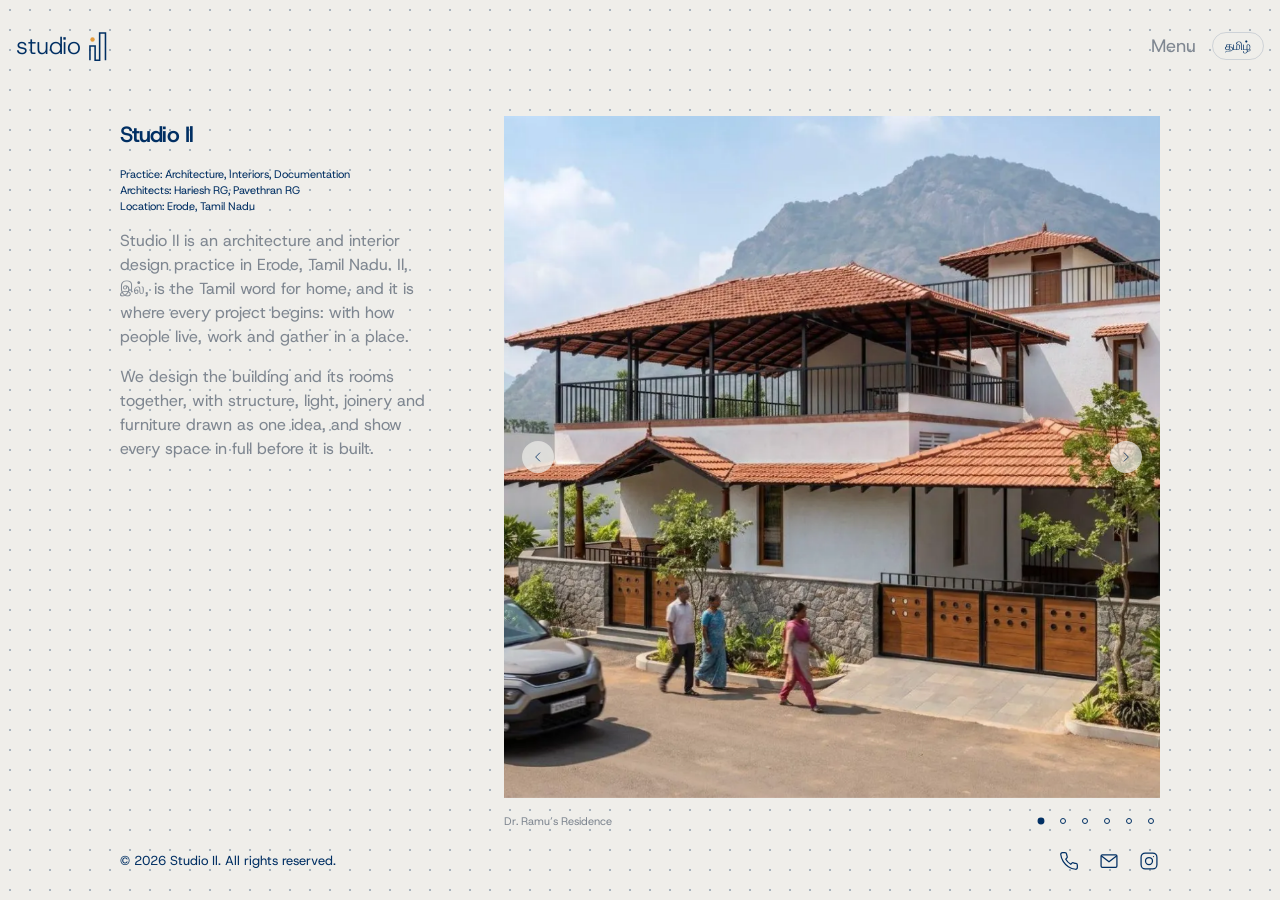
==== index.html @ d5721cdf "Studio Il website with client editor (Decap CMS) Co-Authored-By: Claude Opus 5.5 <noreply@anthropic." ====
<!doctype html>
<html lang="en">
<head>
  <meta charset="UTF-8">
  <meta name="viewport" content="width=device-width, initial-scale=1">
  <link rel="icon" href="favicon.svg" type="image/svg+xml">
  <title>Studio Il | Architecture and Interiors, Erode</title>
  <meta name="description" content="Studio Il is an architecture and interior design practice in Erode, Tamil Nadu.">
  <meta property="og:type" content="website">
  <meta property="og:title" content="Studio Il | Architecture and Interiors, Erode">
  <meta property="og:description" content="Studio Il is an architecture and interior design practice in Erode, Tamil Nadu.">
  <meta property="og:image" content="projects/rrav/02.jpg">
  <meta name="twitter:card" content="summary_large_image">
  <meta name="theme-color" content="#002f63">
  <script type="application/ld+json">
  {
    "@context": "https://schema.org",
    "@type": "ArchitectureFirm",
    "name": "Studio Il",
    "telephone": "+91-9489853836",
    "address": {
      "@type": "PostalAddress",
      "streetAddress": "43/1A, Rajh Modern Complex, Nalli Hospital Road, Municipal Colony Road",
      "addressLocality": "Erode",
      "addressRegion": "Tamil Nadu",
      "postalCode": "638011",
      "addressCountry": "IN"
    },
    "knowsAbout": ["Architecture", "Interior design", "Architectural documentation"],
    "sameAs": ["https://www.instagram.com/hariesh_rg/", "https://www.instagram.com/pavethran_rg/"]
  }
  </script>
  <link rel="preconnect" href="https://fonts.googleapis.com">
  <link rel="preconnect" href="https://fonts.gstatic.com" crossorigin>
  <link href="https://fonts.googleapis.com/css2?family=Host+Grotesk:wght@300;400;600&display=swap" rel="stylesheet">
  <script>try{if(localStorage.getItem('il-lang')==='ta')document.documentElement.lang='ta'}catch(e){}</script>
  <link rel="stylesheet" href="styles.css?v=40">
</head>
<body class="home-page">

  <div class="page">

    <!-- logo left, the word Menu right; the options drop out in its place -->
    <div class="bar">
      <a class="logo" href="index.html" aria-label="Studio Il, home"><span>studio</span><svg viewBox="0 0 34 46" aria-hidden="true"><path d="M3 45V23h8v22h7V3h9v42"/><circle class="sun" cx="7" cy="13" r="3.4"/></svg></a>
      <div class="drop-wrap">
        <button class="menu-word" aria-expanded="false" aria-controls="drop" aria-label="Menu"><span data-i18n>Menu</span><svg viewBox="0 0 24 24" aria-hidden="true"><line x1="18" y1="6" x2="6" y2="18"/><line x1="6" y1="6" x2="18" y2="18"/></svg></button>
        <nav class="drop" id="drop" aria-label="Primary"><a href="index.html" aria-current="page" data-i18n>Home</a><a href="projects.html" data-i18n>Projects</a><a href="journal.html" data-i18n>Journal</a><a href="contact.html" data-i18n>Contact</a></nav>
      </div>
      <button class="lang"></button>
    </div>

    <main class="home">
      <!-- the only text on the page; every line is a separate slot so it can be edited later -->
      <div class="home-info" id="home-info">
        <h1 class="title" data-i18n>Studio Il</h1>
        <div class="credits">
          <p><span data-i18n>Practice</span>: <span data-i18n>Architecture, Interiors, Documentation</span></p>
          <p><span data-i18n>Architects</span>: <span data-i18n>Hariesh RG</span>, <span data-i18n>Pavethran RG</span></p>
          <p><span data-i18n>Location</span>: <span data-i18n>Erode, Tamil Nadu</span></p>
        </div>
        <p data-i18n>Studio Il is an architecture and interior design practice in Erode, Tamil Nadu. Il, இல், is the Tamil word for home, and it is where every project begins: with how people live, work and gather in a place.</p>
        <p data-i18n>We design the building and its rooms together, with structure, light, joinery and furniture drawn as one idea, and show every space in full before it is built.</p>
      </div>

      <!-- slideshow: arrows on the picture, dots underneath -->
      <section class="slides" aria-roledescription="carousel" aria-label="Projects">
        <div class="slides-view">
          <div class="slides-track" id="track"></div>
          <button class="slide-arrow go-prev" aria-label="Previous image"><svg viewBox="0 0 24 24" aria-hidden="true"><path d="M15 5l-7 7 7 7"/></svg></button>
          <button class="slide-arrow go-next" aria-label="Next image"><svg viewBox="0 0 24 24" aria-hidden="true"><path d="M9 5l7 7-7 7"/></svg></button>
        </div>
        <div class="slides-foot">
          <p class="credits slide-cap" id="slide-cap" aria-live="polite"></p>
          <div class="slide-dots" id="slide-dots"></div>
        </div>
      </section>
    </main>

  </div>


  <footer class="foot">
    <p class="foot-rights">&copy; <span class="year"></span> <span class="foot-name" data-i18n>Studio Il</span>. <span class="foot-rights-text" data-i18n>All rights reserved.</span></p>
    <div class="foot-icons" id="foot-icons"></div>
  </footer>

  <script src="script.js?v=40" defer></script>
</body>
</html>
---- styles.css ----
/* ------------------------------------------------------------------
   STUDIO IL · styles
   Layout, sizes and breakpoints copy the Bayhauz reference page
   (768 / 1024 / 1280): no header bar, logo top-left with the menu under
   it, text | image | text, then one image per row, one-row footer.
   Colour stays Studio Il's: navy on fine dotted paper, one amber dot.
   ------------------------------------------------------------------ */

:root {
  --ink: #002f63;         /* reference: #010101 */
  --muted: #7f8791;       /* reference: #7f7f7f / #828282 */
  --paper: #efeeea;
  --amber: #e39a3b;
  --line: rgba(0, 47, 99, .14);
  --font: 'Host Grotesk', system-ui, -apple-system, 'Segoe UI', sans-serif;
  --ease: cubic-bezier(.2, .7, .2, 1);
}

*, *::before, *::after { box-sizing: border-box; }
html { -webkit-text-size-adjust: 100%; scroll-behavior: smooth; }
body {
  margin: 0;
  font: 400 13px/1.5 var(--font);
  color: var(--muted);
  background-color: var(--paper);
  /* small, crisp, light dots: a hard-edged half-pixel-ish point every 18px */
  background-image: radial-gradient(circle, rgba(0, 47, 99, .3) 0, rgba(0, 47, 99, .3) .9px, transparent 1px);
  background-size: 20px 20px;
  -webkit-font-smoothing: antialiased;
  overflow-x: hidden;
}
body.locked { overflow: hidden; }
img { display: block; max-width: 100%; }
a { color: inherit; text-decoration: none; }
button { font: inherit; color: inherit; background: none; border: 0; padding: 0; cursor: pointer; }
h1, h2, p, ul { margin: 0; padding: 0; }
ul { list-style: none; }
::selection { background: var(--ink); color: var(--paper); }
:focus-visible { outline: 2px solid var(--amber); outline-offset: 3px; }

.page { position: relative; width: 100%; max-width: 1600px; margin: 0 auto; }

/* ---------- Type (reference sizes) ---------- */
.title { font-size: 17px; font-weight: 600; line-height: 1.4; letter-spacing: -.88px; color: var(--ink); }
.credits { display: flex; flex-direction: column; gap: 2px; font-size: 10px; line-height: normal; color: var(--ink); }
.copy { display: flex; flex-direction: column; gap: 16px; }

/* ---------- Logo ---------- */
.logo { display: inline-flex; align-items: flex-end; gap: 8px; font-size: 24px; font-weight: 300; line-height: 1; letter-spacing: -.02em; color: var(--ink); }
.logo svg { width: 22px; height: 30px; fill: none; stroke: currentColor; stroke-width: 2.4; }
.logo .sun { fill: var(--amber); stroke: none; }

/* ---------- Every screen size: logo left, "Menu" right.
   Press it and the options take its place, on one clean sheet of paper;
   an amber dot marks the page you are on. ---------- */
.bar { position: fixed; left: 0; right: 0; top: 0; z-index: 50; display: flex; align-items: center; gap: 16px; padding: 12px 16px; pointer-events: none; }
/* the bar is see-through at the top of the page, so only its own controls take clicks */
.bar > * { pointer-events: auto; }
.drop-open .bar, .scrolled .bar { pointer-events: auto; }
.bar::before { content: ''; position: absolute; z-index: -1; left: 0; right: 0; top: 0; height: 0; background: var(--paper); border-bottom: 1px solid transparent; transition: height .35s var(--ease), border-color .35s; }
/* once the page has scrolled, the bar stays at the top on its own strip of paper */
.scrolled .bar::before { height: 100%; background: rgba(239, 238, 234, .92); backdrop-filter: blur(8px); -webkit-backdrop-filter: blur(8px); }
/* ...and shrinks to a slim line: smaller logo, smaller words, far less padding */
.bar, .bar .logo, .bar .logo svg, .menu-word, .bar .lang { transition: padding .3s var(--ease), height .3s var(--ease), width .3s var(--ease), font-size .3s var(--ease), color .2s, background .25s, border-color .25s; }
.scrolled .bar { padding-top: 8px; padding-bottom: 8px; }
.scrolled .bar .logo { height: 30px; font-size: 18px; gap: 6px; }
.scrolled .bar .logo svg { width: 16px; height: 22px; }
.scrolled .menu-word { height: 30px; font-size: 14px; }
.scrolled .bar .lang { height: 24px; padding: 0 10px; font-size: 11px; }
.scrolled .drop a { font-size: 16px; }
.scrolled.drop-open .bar::before { background: var(--paper); backdrop-filter: none; -webkit-backdrop-filter: none; border-bottom-color: var(--line); }
.bar .logo { height: 60px; align-items: center; margin-right: auto; }
.drop-wrap { position: relative; }
.menu-word { display: flex; align-items: center; justify-content: flex-end; min-width: 28px; height: 34px; font-size: 18px; line-height: 1; color: var(--muted); transition: color .2s; }
.menu-word svg { display: none; width: 24px; height: 24px; fill: none; stroke: currentColor; stroke-width: 1.6; stroke-linecap: round; }
.menu-word:hover { color: var(--ink); }
.drop { position: absolute; top: calc(100% + 14px); right: 0; display: flex; flex-direction: column; align-items: flex-end; gap: 13px; visibility: hidden; }
.drop a { position: relative; font-size: 18px; line-height: 1; color: var(--muted); white-space: nowrap; opacity: 0; transform: translateY(-6px); transition: opacity .3s var(--ease), transform .3s var(--ease), color .2s; }
.drop a:hover, .drop a[aria-current] { color: var(--ink); }
.drop a[aria-current]::after { content: ''; position: absolute; left: calc(100% + 12px); top: 50%; width: 5px; height: 5px; margin-top: -2px; border-radius: 50%; background: var(--amber); }
.drop-open .bar::before { height: var(--drop-h, 300px); border-bottom-color: var(--line); }
/* open: the word becomes a cross */
.drop-open .menu-word { color: var(--ink); }
.drop-open .menu-word span { display: none; }
.drop-open .menu-word svg { display: block; }
.drop-open .drop { visibility: visible; }
.drop-open .drop a { opacity: 1; transform: none; }
.drop-open .drop a:nth-child(2) { transition-delay: .04s; }
.drop-open .drop a:nth-child(3) { transition-delay: .08s; }
.drop-open .drop a:nth-child(4) { transition-delay: .12s; }
.drop-open .drop a:nth-child(5) { transition-delay: .16s; }

.lang { height: 28px; padding: 0 12px; border: 1px solid var(--line); border-radius: 999px; font-size: 12px; color: var(--ink); transition: background .25s, color .25s, border-color .25s; }
.lang:hover { background: var(--ink); border-color: var(--ink); color: var(--paper); }

/* ---------- text | image | text ---------- */
.trio { display: flex; flex-direction: column; align-items: flex-start; gap: 24px; padding: 128px 16px 64px; }
.trio-col { display: flex; flex-direction: column; gap: 16px; width: 100%; }
.trio-pic { flex-shrink: 0; width: 100%; display: flex; justify-content: center; }
.trio-pic > div { position: relative; width: 100%; max-width: 300px; height: 450px; overflow: hidden; background: #e3e1da; }
.trio-pic img { width: 100%; height: 100%; object-fit: cover; }
.spaces { display: flex; flex-direction: column; }
.spaces a { width: fit-content; transition: color .2s; }
.spaces a:hover { color: var(--ink); }
.back { font-size: 10px; color: var(--muted); transition: color .2s; }
.back:hover { color: var(--ink); }

/* ---------- one image per row ---------- */
.shot { display: block; width: 100%; margin-bottom: 40px; padding: 20px 16px; }
.shot > div { display: flex; justify-content: center; width: 100%; overflow: hidden; }
.shot img { width: 100%; height: auto; max-height: 400px; object-fit: contain; }
.shot.plan img { background: #fff; }
button.shot { cursor: zoom-in; }

/* ---------- pages that are a title and a grid ---------- */
.sheet { padding: 128px 16px 64px; }
.sheet > .title { margin-bottom: 24px; }
/* projects page: three filter words, an intro, then tall pictures three across */
.w-filter { display: flex; flex-wrap: wrap; gap: 8px 40px; }
.w-filter a { color: var(--muted); transition: color .2s; }
.w-filter a:hover, .w-filter a[aria-current] { color: var(--ink); }
.w-intro { max-width: 52em; margin: 28px 0 40px; color: var(--ink); }
.works { display: grid; grid-template-columns: 1fr; gap: 40px 24px; }
.work[hidden] { display: none; }
.work .pic { aspect-ratio: 524 / 470; overflow: hidden; background: #e3e1da; }
.work .pic img { width: 100%; height: 100%; object-fit: cover; transition: transform 1s var(--ease); }
.work:hover .pic img { transform: scale(1.02); }
.work .credits { margin-top: 10px; }
.people { display: grid; grid-template-columns: 1fr; gap: 28px 24px; }
.people .name { color: var(--ink); }
.people .credits { margin: 2px 0 8px; }
.next { display: block; padding: 0 16px 64px; }
.next .credits { color: var(--muted); margin-bottom: 4px; }
.next:hover .title { color: var(--muted); }

/* ---------- Journal: one large note, then a 2 x 2 grid.
   No type of its own: headings use .title, small lines use .credits and
   everything else is the landing page's body text. ---------- */
.j-kicker { margin-bottom: 16px; }
/* credit lines here hold a single line, so they flow as text rather than stacking */
.j-kicker.credits, .j-cat.credits, .j-date.credits { display: block; }
.j-title { max-width: 26em; }
.j-sub { margin-top: 16px; max-width: 34em; }
/* each division is its own section, one after another down the page */
.j-section { margin-top: 56px; scroll-margin-top: 110px; }
.j-head { display: flex; align-items: baseline; justify-content: space-between; gap: 16px; padding-bottom: 14px; border-bottom: 1px solid var(--line); }
.j-more { display: inline-block; margin-top: 24px; color: var(--ink); }
.j-more:hover { color: var(--muted); }
.j-kicker a:hover { color: var(--muted); }
.j-empty { margin-top: 40px; }
.j-feature { display: grid; grid-template-columns: 1fr; gap: 20px; margin-top: 28px; }
.j-feature .j-pic { aspect-ratio: 544 / 208; }
.j-pic { display: block; overflow: hidden; background: #e3e1da; }
.j-pic img { width: 100%; height: 100%; object-fit: cover; transition: transform 1s var(--ease); }
a.j-pic:hover img { transform: scale(1.03); }
.j-text { display: flex; flex-direction: column; gap: 12px; }
.j-text .title a:hover { color: var(--muted); }
.j-text p:not(.credits) { max-width: 30em; }
.j-meta { display: flex; align-items: center; justify-content: space-between; margin-top: auto; padding-top: 12px; }
.j-meta a { font-size: 18px; color: var(--ink); transition: transform .3s var(--ease); }
.j-meta a:hover { transform: translateX(4px); }
.j-grid { display: grid; grid-template-columns: 1fr; gap: 36px 40px; margin-top: 36px; padding-top: 36px; border-top: 1px solid var(--line); }
.j-card { display: grid; grid-template-columns: 1fr; gap: 16px; }
.j-card .j-pic { aspect-ratio: 148 / 110; }
.j-pages { display: flex; justify-content: space-between; margin-top: 48px; color: var(--ink); }
.j-pages a:hover { color: var(--muted); }
/* a single note */
.post-head { max-width: 46em; }
.post-head .j-title { margin-top: 12px; }
.post-pic { margin-top: 36px; aspect-ratio: 16 / 8; overflow: hidden; background: #e3e1da; }
.post-pic img { width: 100%; height: 100%; object-fit: cover; }
.post-body { max-width: 40em; margin-top: 36px; display: flex; flex-direction: column; gap: 16px; }
.post-back { display: inline-block; margin-top: 48px; color: var(--ink); }
.post-back:hover { color: var(--muted); }

/* ---------- Contact: picture | form ---------- */
.touch { display: grid; grid-template-columns: 1fr; gap: 28px; align-items: start; }
.touch-pic { aspect-ratio: 730 / 537; overflow: hidden; background: #e3e1da; }
.touch-pic img { width: 100%; height: 100%; object-fit: cover; }
.form { display: grid; grid-template-columns: 1fr; gap: 28px 16px; color: var(--ink); }
.form-intro { grid-column: 1 / -1; }
.field { display: flex; flex-direction: column; gap: 14px; }
.field input, .field textarea, .field select { width: 100%; font-family: var(--font); font-weight: 400; font-size: inherit; line-height: 1.4; color: var(--ink); background: transparent; border: 0; border-bottom: 1px solid rgba(0, 47, 99, .35); border-radius: 0; padding: 8px 0 10px; outline: none; transition: border-color .2s; }
.field textarea { resize: vertical; min-height: 38px; }
.field select { border: 1px solid rgba(0, 47, 99, .5); padding: 6px 12px; cursor: pointer; }
.field input::placeholder, .field textarea::placeholder { color: var(--muted); opacity: 1; }
.field input:focus, .field textarea:focus, .field select:focus { border-color: var(--ink); }
.send { grid-column: 1 / -1; margin-top: 24px; height: 54px; background: var(--ink); color: var(--paper); transition: opacity .2s; }
.send:hover { opacity: .88; }
.send[disabled] { opacity: .5; cursor: default; }
.form-note { grid-column: 1 / -1; min-height: 1.5em; color: var(--ink); margin-top: -12px; }
.trap { position: absolute; left: -9999px; }
.details { display: grid; grid-template-columns: 1fr; gap: 24px; margin-top: 64px; }
.details .credits { margin-bottom: 6px; }
.details a, .details p { display: block; width: fit-content; }
.details a { color: var(--ink); transition: color .2s; }
.details a:hover { color: var(--muted); }

/* ---------- Footer: rights on the left, contact icons on the right ---------- */
.foot { display: flex; align-items: center; justify-content: space-between; gap: 16px; padding: 28px 16px 32px; font-size: 13px; color: var(--ink); }
.foot-icons { display: flex; align-items: center; gap: 18px; }
.foot-icons a { display: grid; place-items: center; width: 22px; height: 22px; color: var(--ink); transition: color .2s, transform .3s var(--ease); }
.foot-icons a:hover { color: var(--amber); transform: translateY(-2px); }
.foot-icons svg { width: 20px; height: 20px; fill: none; stroke: currentColor; stroke-width: 1.5; stroke-linecap: round; stroke-linejoin: round; }

/* ---------- Home: one screen; info on the left, slideshow on the right ---------- */
.home { display: flex; flex-direction: column; gap: 32px; padding: 124px 16px 0; }
.home-info { display: flex; flex-direction: column; gap: 16px; }
.slides { display: flex; flex-direction: column; gap: 14px; min-width: 0; }
.slides-view { position: relative; overflow: hidden; aspect-ratio: 4 / 3; background: #e3e1da; touch-action: pan-y; }
.slides-track { display: flex; height: 100%; transition: transform .7s cubic-bezier(.65, 0, .25, 1); will-change: transform; }
.slide { flex: 0 0 100%; height: 100%; display: block; }
.slide img { width: 100%; height: 100%; object-fit: cover; }
.slide-arrow { position: absolute; top: 50%; width: 30px; height: 30px; margin-top: -15px; display: grid; place-items: center; border-radius: 50%; background: rgba(239, 238, 234, .82); color: var(--ink); opacity: .85; transition: opacity .2s, background .2s; }
.slide-arrow:hover { opacity: 1; background: var(--paper); }
.slide-arrow.go-prev { left: 12px; } .slide-arrow.go-next { right: 12px; }
.slide-arrow svg { width: 14px; height: 14px; fill: none; stroke: currentColor; stroke-width: 1.6; stroke-linecap: round; stroke-linejoin: round; }
.slides-foot { display: flex; align-items: center; justify-content: space-between; gap: 16px; min-height: 18px; }
.slide-cap { color: var(--muted); }
.slide-dots { display: flex; align-items: center; gap: 4px; }
.slide-dots button { width: 18px; height: 18px; display: grid; place-items: center; }
.slide-dots button::before { content: ''; width: 6px; height: 6px; border-radius: 50%; border: 1px solid var(--ink); transition: background .3s, transform .3s; }
.slide-dots button[aria-current="true"]::before { background: var(--ink); transform: scale(1.15); }

/* ---------- Cursor: a small navy dot inside a fine ring that trails it ---------- */
.has-cursor, .has-cursor * { cursor: none !important; }
.has-cursor input, .has-cursor textarea, .has-cursor select { cursor: auto !important; }
.cursor-dot, .cursor-ring { position: fixed; left: 0; top: 0; z-index: 200; pointer-events: none; border-radius: 50%; opacity: 0; transition: opacity .2s; }
.cursor-dot { width: 5px; height: 5px; margin: -2.5px 0 0 -2.5px; background: var(--ink); }
.cursor-ring { width: 30px; height: 30px; margin: -15px 0 0 -15px; border: 1px solid var(--ink); transition: opacity .2s, width .25s var(--ease), height .25s var(--ease), margin .25s var(--ease), border-color .25s; }
.cursor-on .cursor-dot, .cursor-on .cursor-ring { opacity: 1; }
.cursor-link .cursor-ring { width: 44px; height: 44px; margin: -22px 0 0 -22px; border-color: var(--amber); }
.cursor-text .cursor-dot, .cursor-text .cursor-ring { opacity: 0; }

/* ---------- Lightbox ---------- */
.lightbox { position: fixed; inset: 0; z-index: 120; background: rgba(0, 24, 52, .97); display: grid; place-items: center; opacity: 0; visibility: hidden; transition: opacity .3s, visibility .3s; }
.lightbox.open { opacity: 1; visibility: visible; }
.lightbox img { max-width: 88vw; max-height: 82vh; }
.lightbox button { position: absolute; color: var(--paper); font-size: 16px; padding: 16px; }
.lb-close { top: 8px; right: 16px; }
.lb-prev, .lb-next { bottom: 56px; font-size: 20px !important; }
.lb-prev { left: 8px; } .lb-next { right: 8px; }
.lb-cap { position: absolute; bottom: 24px; left: 0; right: 0; text-align: center; font-size: 11px; color: rgba(239, 238, 234, .7); }

/* ---------- Tamil ---------- */
:lang(ta) body { font-family: 'Noto Sans Tamil', var(--font); line-height: 1.65; }
:lang(ta) .title { letter-spacing: 0; }
:lang(ta) .credits { font-size: 12px; }
:lang(ta) .logo, :lang(ta) .lang { font-family: var(--font); }

/* ---------- sm 640 ---------- */
@media (min-width: 640px) {
  .shot img { max-height: 500px; }
  .people { grid-template-columns: repeat(2, minmax(0, 1fr)); }
}

/* ---------- md 768 ---------- */
@media (min-width: 768px) {
  .j-feature { grid-template-columns: minmax(0, 544fr) minmax(0, 200fr); gap: 28px; }
  .j-feature .j-text { padding-top: 6px; }
  .j-grid { grid-template-columns: repeat(2, minmax(0, 1fr)); }
  .j-card { grid-template-columns: minmax(0, 148fr) minmax(0, 166fr); gap: 24px; }
  .foot { padding: 28px 80px 32px; }
  .home { padding: 144px 80px 0; }
  body { font-size: 14px; }
  .title { font-size: 18px; }
  .credits { font-size: 11px; }
  .copy, .trio-col { gap: 20px; }
  .bar .logo { height: 64px; }
  .trio { gap: 32px; padding: 144px 80px 80px; }
  .trio-pic > div { max-width: 470px; }
  .shot { margin-bottom: 80px; padding: 40px 80px; }
  .shot img { max-height: 600px; }
  .sheet { padding: 144px 80px 80px; }
  .next { padding: 0 80px 80px; }
  .works { grid-template-columns: repeat(2, minmax(0, 1fr)); gap: 48px 40px; }
  .form { grid-template-columns: 1fr 1fr; gap: 36px 22px; }
  .details { grid-template-columns: repeat(2, minmax(0, 1fr)); }
  .lb-prev, .lb-next { bottom: auto; top: 50%; transform: translateY(-50%); }
}

/* ---------- lg 1024: the desktop layout ---------- */
@media (min-width: 1024px) {
  .works { grid-template-columns: repeat(3, minmax(0, 1fr)); }
  .foot { padding: 0 128px 28px; }
  /* home fits the screen: no scrolling, the slideshow takes what is left */
  .home-page { height: 100vh; height: 100svh; overflow: hidden; display: flex; flex-direction: column; }
  .home-page .page { flex: 1; min-height: 0; display: flex; flex-direction: column; }
  .home { flex: 1; min-height: 0; flex-direction: row; align-items: stretch; gap: 48px; padding: 136px 128px 20px; }
  .home-info { flex: 0 0 300px; justify-content: flex-start; padding-top: 4px; }
  .slides { flex: 1; min-height: 0; }
  .slides-view { flex: 1; min-height: 0; aspect-ratio: auto; }
  .slide-arrow { width: 32px; height: 32px; margin-top: -16px; }
  .slide-arrow.go-prev { left: 18px; } .slide-arrow.go-next { right: 18px; }
  body { font-size: 15px; }
  .title { font-size: 20px; }
  .bar { padding: 14px 16px; }
  .trio { flex-direction: row; padding: 100px 128px 80px; }
  .trio-col { flex: 1 1 0; min-width: 0; width: auto; }
  .trio-pic { width: auto; justify-content: flex-start; }
  /* reference: a fixed 750 x 700 picture; it scales down on narrower desktops instead of overflowing */
  .trio-pic > div { width: min(750px, 52vw); max-width: none; height: auto; aspect-ratio: 750 / 700; }
  .shot { margin-bottom: 120px; padding: 40px 96px; }
  .shot img { max-height: 800px; }
  .sheet { padding: 100px 128px 80px; }
  .next { padding: 0 128px 80px; }
  .people { grid-template-columns: repeat(3, minmax(0, 1fr)); gap: 40px 32px; }
  .touch { grid-template-columns: minmax(0, 730fr) minmax(0, 860fr); gap: 60px; }
  .details { grid-template-columns: repeat(4, minmax(0, 1fr)); }
}

/* ---------- xl 1280 ---------- */
@media (min-width: 1280px) {
  .foot { padding: 0 120px 28px; }
  .home { padding: 136px 120px 20px; gap: 64px; }
  .home-info { flex-basis: 320px; }
  body { font-size: 16px; }
  .title { font-size: 22px; }
  .trio { gap: 48px; padding: 120px 120px 80px; }
  .shot { padding: 40px 100px; }
  .sheet { padding: 120px 120px 80px; }
  .next { padding: 0 120px 80px; }
}

@media (prefers-reduced-motion: reduce) {
  html { scroll-behavior: auto; }
  *, *::before, *::after { transition-duration: .01ms !important; }
}

/* ---------- content starts just below the (now slimmer) top bar ---------- */
.home, .trio, .sheet { padding-top: 104px; }
@media (min-width: 768px) { .home, .trio, .sheet { padding-top: 116px; } }
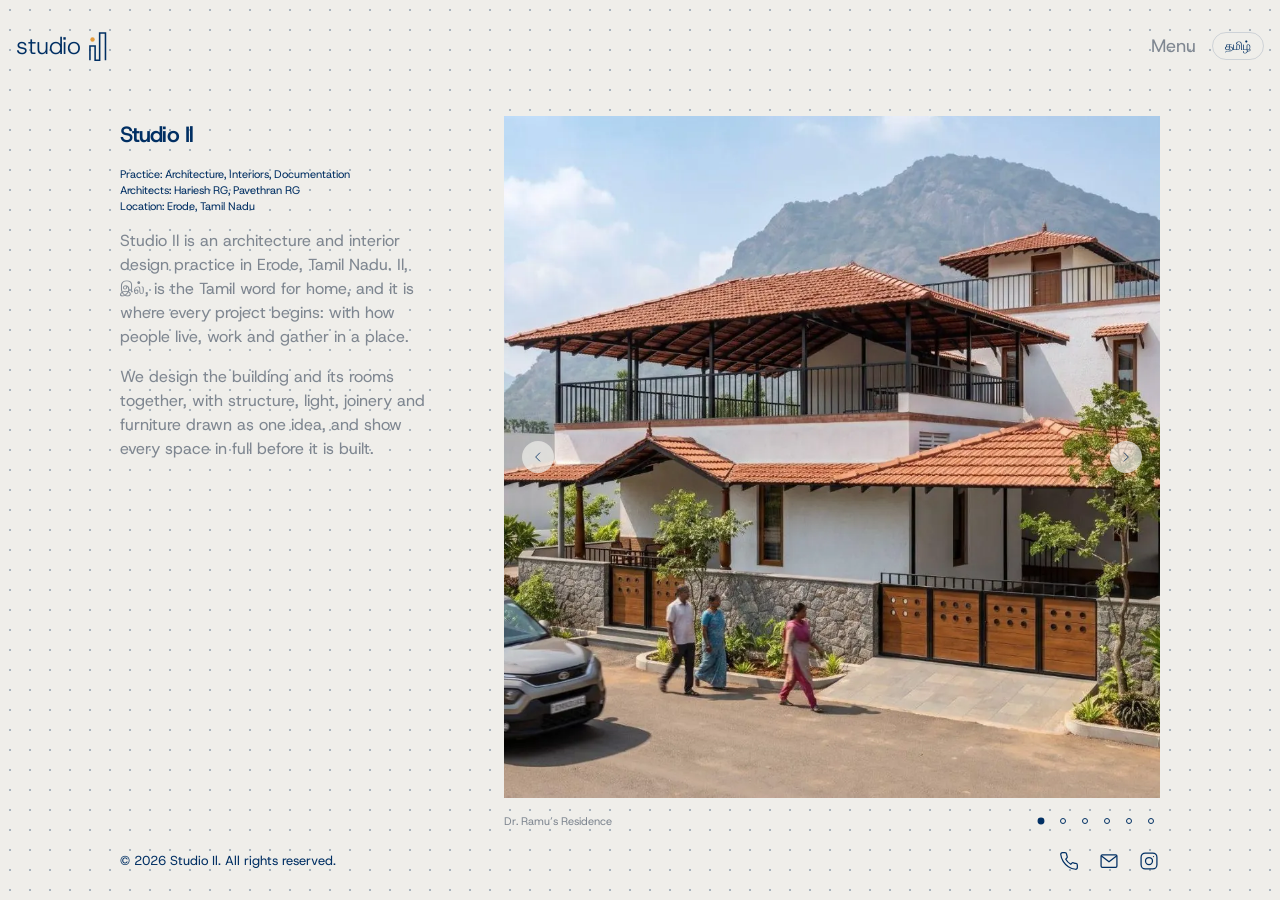
==== commit e149ef91: "Move hosting to Cloudflare Pages Editor login via Pages Functions, contact form via Web3Forms, uploa" ====
--- a/index.html
+++ b/index.html
@@ -34,7 +34,7 @@
   <link rel="preconnect" href="https://fonts.gstatic.com" crossorigin>
   <link href="https://fonts.googleapis.com/css2?family=Host+Grotesk:wght@300;400;600&display=swap" rel="stylesheet">
   <script>try{if(localStorage.getItem('il-lang')==='ta')document.documentElement.lang='ta'}catch(e){}</script>
-  <link rel="stylesheet" href="styles.css?v=40">
+  <link rel="stylesheet" href="styles.css?v=41">
 </head>
 <body class="home-page">
 
@@ -85,6 +85,6 @@
     <div class="foot-icons" id="foot-icons"></div>
   </footer>
 
-  <script src="script.js?v=40" defer></script>
+  <script src="script.js?v=41" defer></script>
 </body>
 </html>
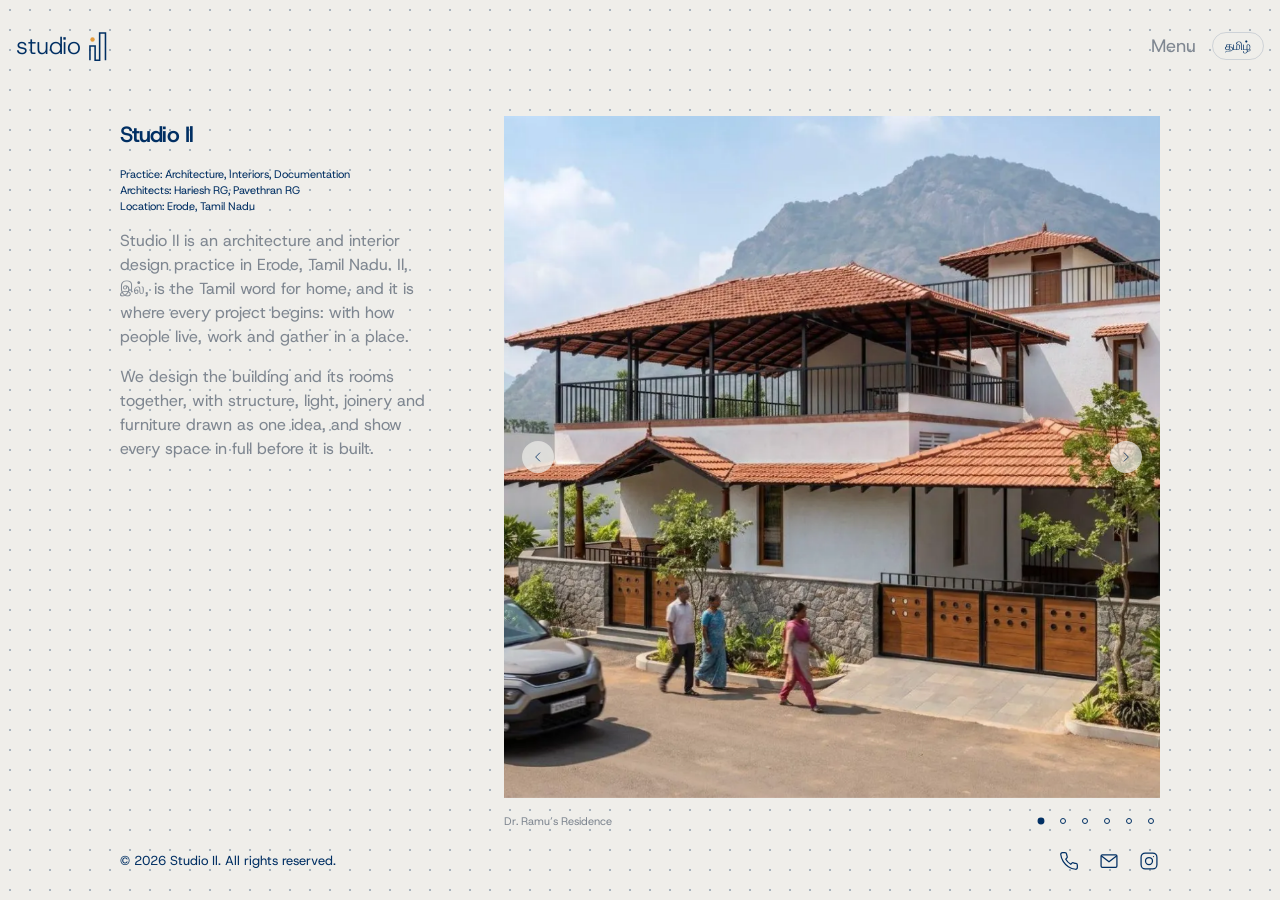
==== commit 312509d2: "Journal shows the newest-dated note of each topic; date picker in editor Co-Authored-By: Claude Opus" ====
--- a/index.html
+++ b/index.html
@@ -34,7 +34,7 @@
   <link rel="preconnect" href="https://fonts.gstatic.com" crossorigin>
   <link href="https://fonts.googleapis.com/css2?family=Host+Grotesk:wght@300;400;600&display=swap" rel="stylesheet">
   <script>try{if(localStorage.getItem('il-lang')==='ta')document.documentElement.lang='ta'}catch(e){}</script>
-  <link rel="stylesheet" href="styles.css?v=41">
+  <link rel="stylesheet" href="styles.css?v=42">
 </head>
 <body class="home-page">
 
@@ -85,6 +85,6 @@
     <div class="foot-icons" id="foot-icons"></div>
   </footer>
 
-  <script src="script.js?v=41" defer></script>
+  <script src="script.js?v=42" defer></script>
 </body>
 </html>
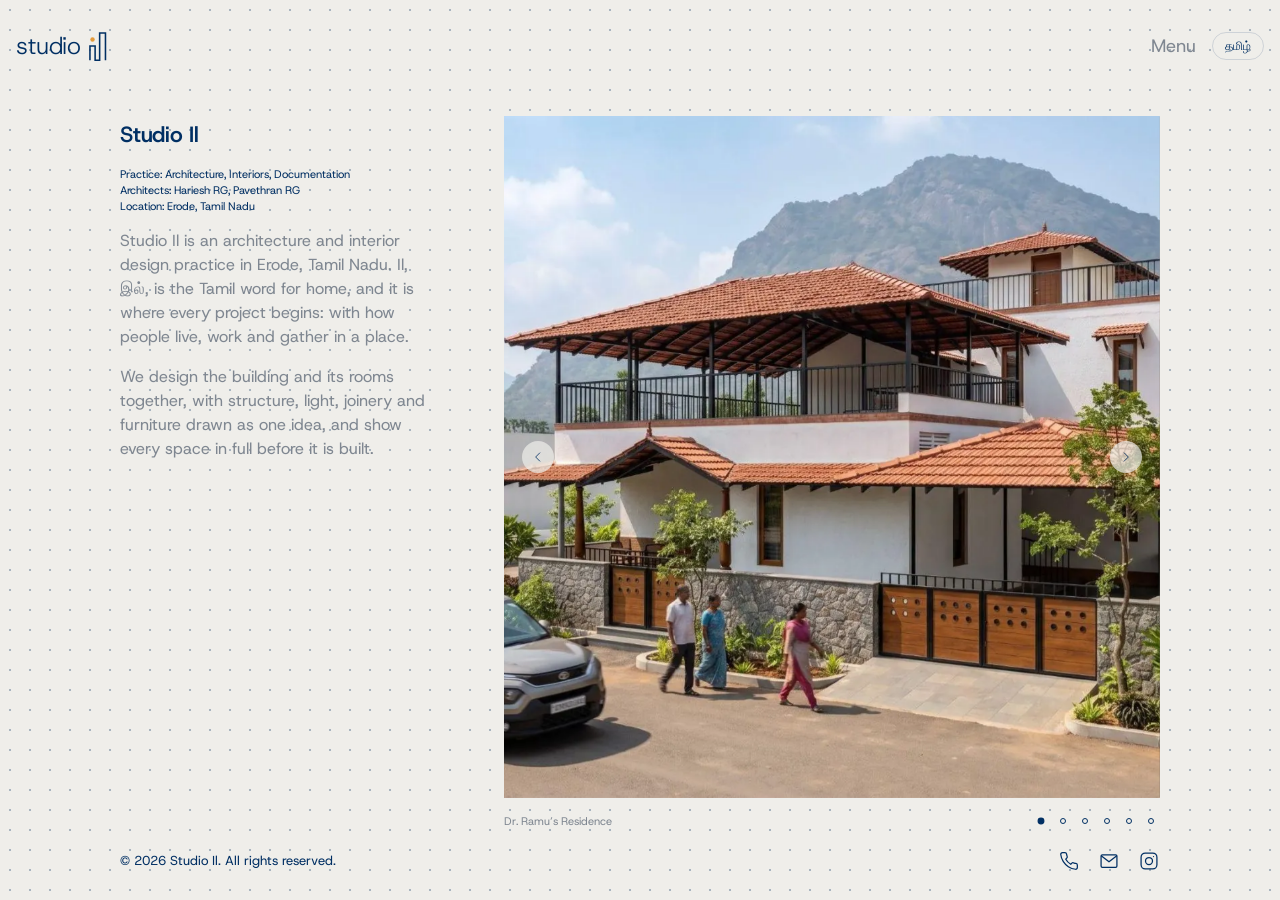
==== commit 60ffcfb7: "Move editor to studioil.in and pavethranrg/studio-il; looser heading spacing; tidier project pages o" ====
--- a/index.html
+++ b/index.html
@@ -34,7 +34,7 @@
   <link rel="preconnect" href="https://fonts.gstatic.com" crossorigin>
   <link href="https://fonts.googleapis.com/css2?family=Host+Grotesk:wght@300;400;600&display=swap" rel="stylesheet">
   <script>try{if(localStorage.getItem('il-lang')==='ta')document.documentElement.lang='ta'}catch(e){}</script>
-  <link rel="stylesheet" href="styles.css?v=42">
+  <link rel="stylesheet" href="styles.css?v=44">
 </head>
 <body class="home-page">
 
@@ -85,6 +85,6 @@
     <div class="foot-icons" id="foot-icons"></div>
   </footer>
 
-  <script src="script.js?v=42" defer></script>
+  <script src="script.js?v=44" defer></script>
 </body>
 </html>
--- a/styles.css
+++ b/styles.css
@@ -41,7 +41,7 @@
 .page { position: relative; width: 100%; max-width: 1600px; margin: 0 auto; }
 
 /* ---------- Type (reference sizes) ---------- */
-.title { font-size: 17px; font-weight: 600; line-height: 1.4; letter-spacing: -.88px; color: var(--ink); }
+.title { font-size: 17px; font-weight: 600; line-height: 1.4; letter-spacing: -.01em; color: var(--ink); }
 .credits { display: flex; flex-direction: column; gap: 2px; font-size: 10px; line-height: normal; color: var(--ink); }
 .copy { display: flex; flex-direction: column; gap: 16px; }
 
@@ -111,6 +111,19 @@
 .shot img { width: 100%; height: auto; max-height: 400px; object-fit: contain; }
 .shot.plan img { background: #fff; }
 button.shot { cursor: zoom-in; }
+.space-name { display: none; }
+
+/* phones: rooms as a two-column index, and each room's pictures grouped under its name */
+@media (max-width: 767px) {
+  .trio { padding-bottom: 32px; }
+  .trio-pic > div { max-width: none; height: auto; aspect-ratio: 4 / 5; }
+  .spaces { display: grid; grid-template-columns: 1fr 1fr; column-gap: 16px; }
+  .spaces a { width: auto; padding: 10px 0; border-top: 1px solid var(--line); }
+  .space { padding: 0 16px; margin-bottom: 48px; scroll-margin-top: 72px; }
+  .space-name { display: block; padding-top: 12px; margin-bottom: 12px; border-top: 1px solid var(--line); }
+  .space .shot { padding: 0; margin-bottom: 8px; }
+  .space .shot img { max-height: 70svh; }
+}
 
 /* ---------- pages that are a title and a grid ---------- */
 .sheet { padding: 128px 16px 64px; }
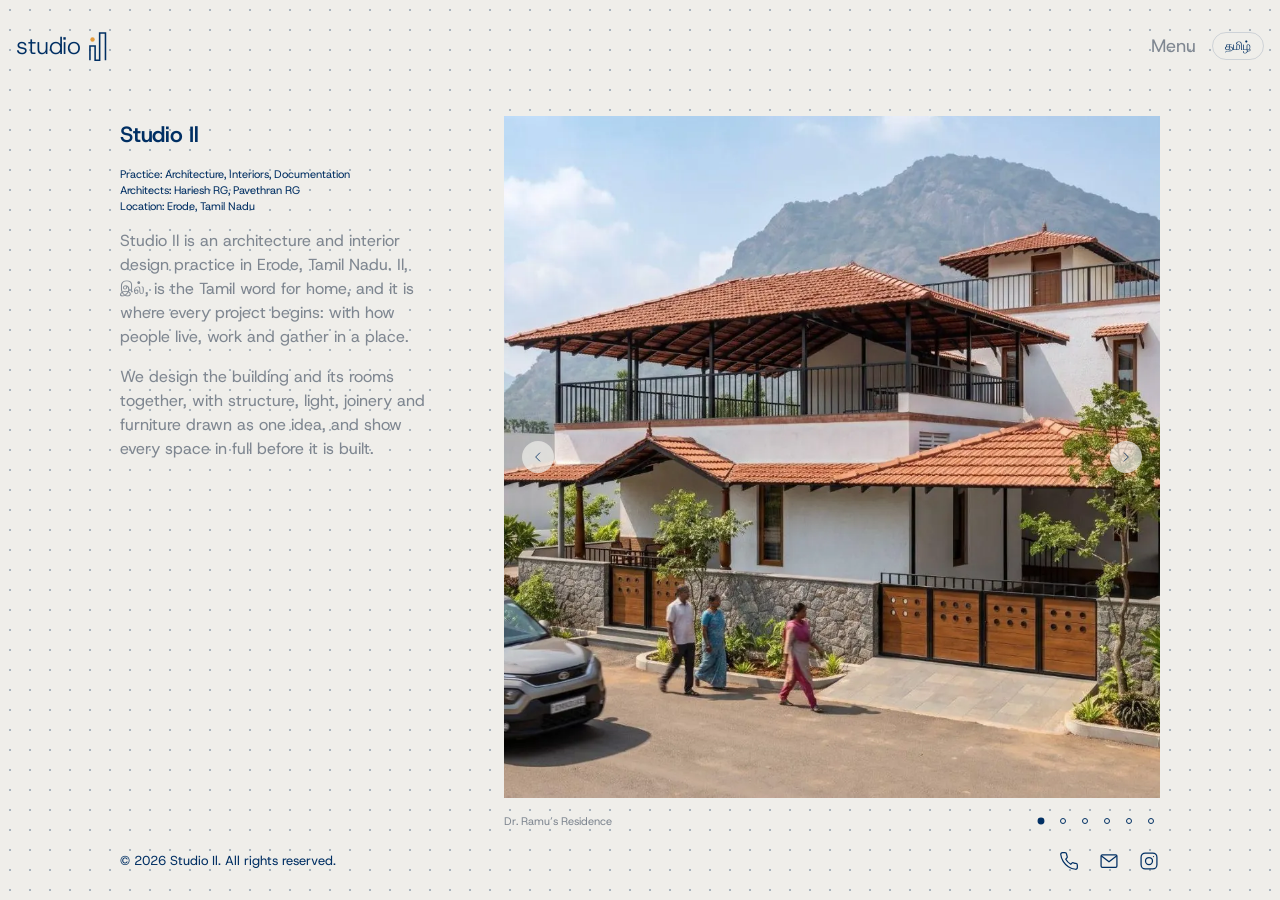
==== commit ba3edafd: "Projects: Upcoming/Completed filters, square grid four across; Instagram @studio_il.in Co-Authored-B" ====
--- a/index.html
+++ b/index.html
@@ -34,7 +34,7 @@
   <link rel="preconnect" href="https://fonts.gstatic.com" crossorigin>
   <link href="https://fonts.googleapis.com/css2?family=Host+Grotesk:wght@300;400;600&display=swap" rel="stylesheet">
   <script>try{if(localStorage.getItem('il-lang')==='ta')document.documentElement.lang='ta'}catch(e){}</script>
-  <link rel="stylesheet" href="styles.css?v=44">
+  <link rel="stylesheet" href="styles.css?v=45">
 </head>
 <body class="home-page">
 
@@ -85,6 +85,6 @@
     <div class="foot-icons" id="foot-icons"></div>
   </footer>
 
-  <script src="script.js?v=44" defer></script>
+  <script src="script.js?v=45" defer></script>
 </body>
 </html>
--- a/styles.css
+++ b/styles.css
@@ -133,9 +133,11 @@
 .w-filter a { color: var(--muted); transition: color .2s; }
 .w-filter a:hover, .w-filter a[aria-current] { color: var(--ink); }
 .w-intro { max-width: 52em; margin: 28px 0 40px; color: var(--ink); }
-.works { display: grid; grid-template-columns: 1fr; gap: 40px 24px; }
+.w-empty { color: var(--muted); }
+.w-filter.all a { color: var(--ink); }
+.works { display: grid; grid-template-columns: repeat(2, minmax(0, 1fr)); gap: 28px 12px; }
 .work[hidden] { display: none; }
-.work .pic { aspect-ratio: 524 / 470; overflow: hidden; background: #e3e1da; }
+.work .pic { aspect-ratio: 1 / 1; overflow: hidden; background: #e3e1da; }
 .work .pic img { width: 100%; height: 100%; object-fit: cover; transition: transform 1s var(--ease); }
 .work:hover .pic img { transform: scale(1.02); }
 .work .credits { margin-top: 10px; }
@@ -286,7 +288,7 @@
   .shot img { max-height: 600px; }
   .sheet { padding: 144px 80px 80px; }
   .next { padding: 0 80px 80px; }
-  .works { grid-template-columns: repeat(2, minmax(0, 1fr)); gap: 48px 40px; }
+  .works { grid-template-columns: repeat(3, minmax(0, 1fr)); gap: 40px 24px; }
   .form { grid-template-columns: 1fr 1fr; gap: 36px 22px; }
   .details { grid-template-columns: repeat(2, minmax(0, 1fr)); }
   .lb-prev, .lb-next { bottom: auto; top: 50%; transform: translateY(-50%); }
@@ -294,7 +296,7 @@
 
 /* ---------- lg 1024: the desktop layout ---------- */
 @media (min-width: 1024px) {
-  .works { grid-template-columns: repeat(3, minmax(0, 1fr)); }
+  .works { grid-template-columns: repeat(4, minmax(0, 1fr)); gap: 48px 32px; }
   .foot { padding: 0 128px 28px; }
   /* home fits the screen: no scrolling, the slideshow takes what is left */
   .home-page { height: 100vh; height: 100svh; overflow: hidden; display: flex; flex-direction: column; }
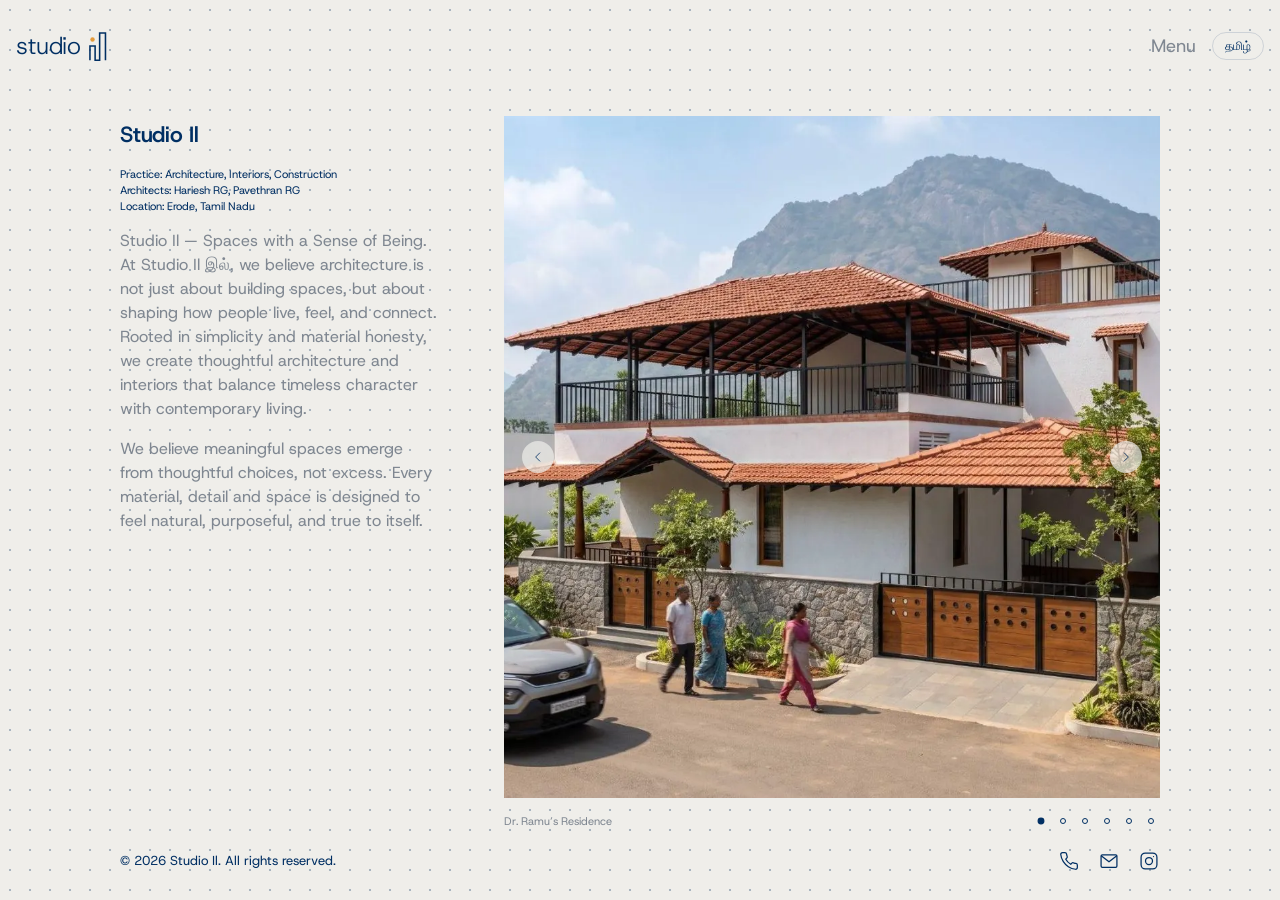
==== commit 50356531: "Projects page: no filters, just Projects Co-Authored-By: Claude Opus 5.5 <noreply@anthropic.com>" ====
--- a/index.html
+++ b/index.html
@@ -34,7 +34,7 @@
   <link rel="preconnect" href="https://fonts.gstatic.com" crossorigin>
   <link href="https://fonts.googleapis.com/css2?family=Host+Grotesk:wght@300;400;600&display=swap" rel="stylesheet">
   <script>try{if(localStorage.getItem('il-lang')==='ta')document.documentElement.lang='ta'}catch(e){}</script>
-  <link rel="stylesheet" href="styles.css?v=45">
+  <link rel="stylesheet" href="styles.css?v=46">
 </head>
 <body class="home-page">
 
@@ -85,6 +85,6 @@
     <div class="foot-icons" id="foot-icons"></div>
   </footer>
 
-  <script src="script.js?v=45" defer></script>
+  <script src="script.js?v=46" defer></script>
 </body>
 </html>
--- a/styles.css
+++ b/styles.css
@@ -129,12 +129,7 @@
 .sheet { padding: 128px 16px 64px; }
 .sheet > .title { margin-bottom: 24px; }
 /* projects page: three filter words, an intro, then tall pictures three across */
-.w-filter { display: flex; flex-wrap: wrap; gap: 8px 40px; }
-.w-filter a { color: var(--muted); transition: color .2s; }
-.w-filter a:hover, .w-filter a[aria-current] { color: var(--ink); }
 .w-intro { max-width: 52em; margin: 28px 0 40px; color: var(--ink); }
-.w-empty { color: var(--muted); }
-.w-filter.all a { color: var(--ink); }
 .works { display: grid; grid-template-columns: repeat(2, minmax(0, 1fr)); gap: 28px 12px; }
 .work[hidden] { display: none; }
 .work .pic { aspect-ratio: 1 / 1; overflow: hidden; background: #e3e1da; }
